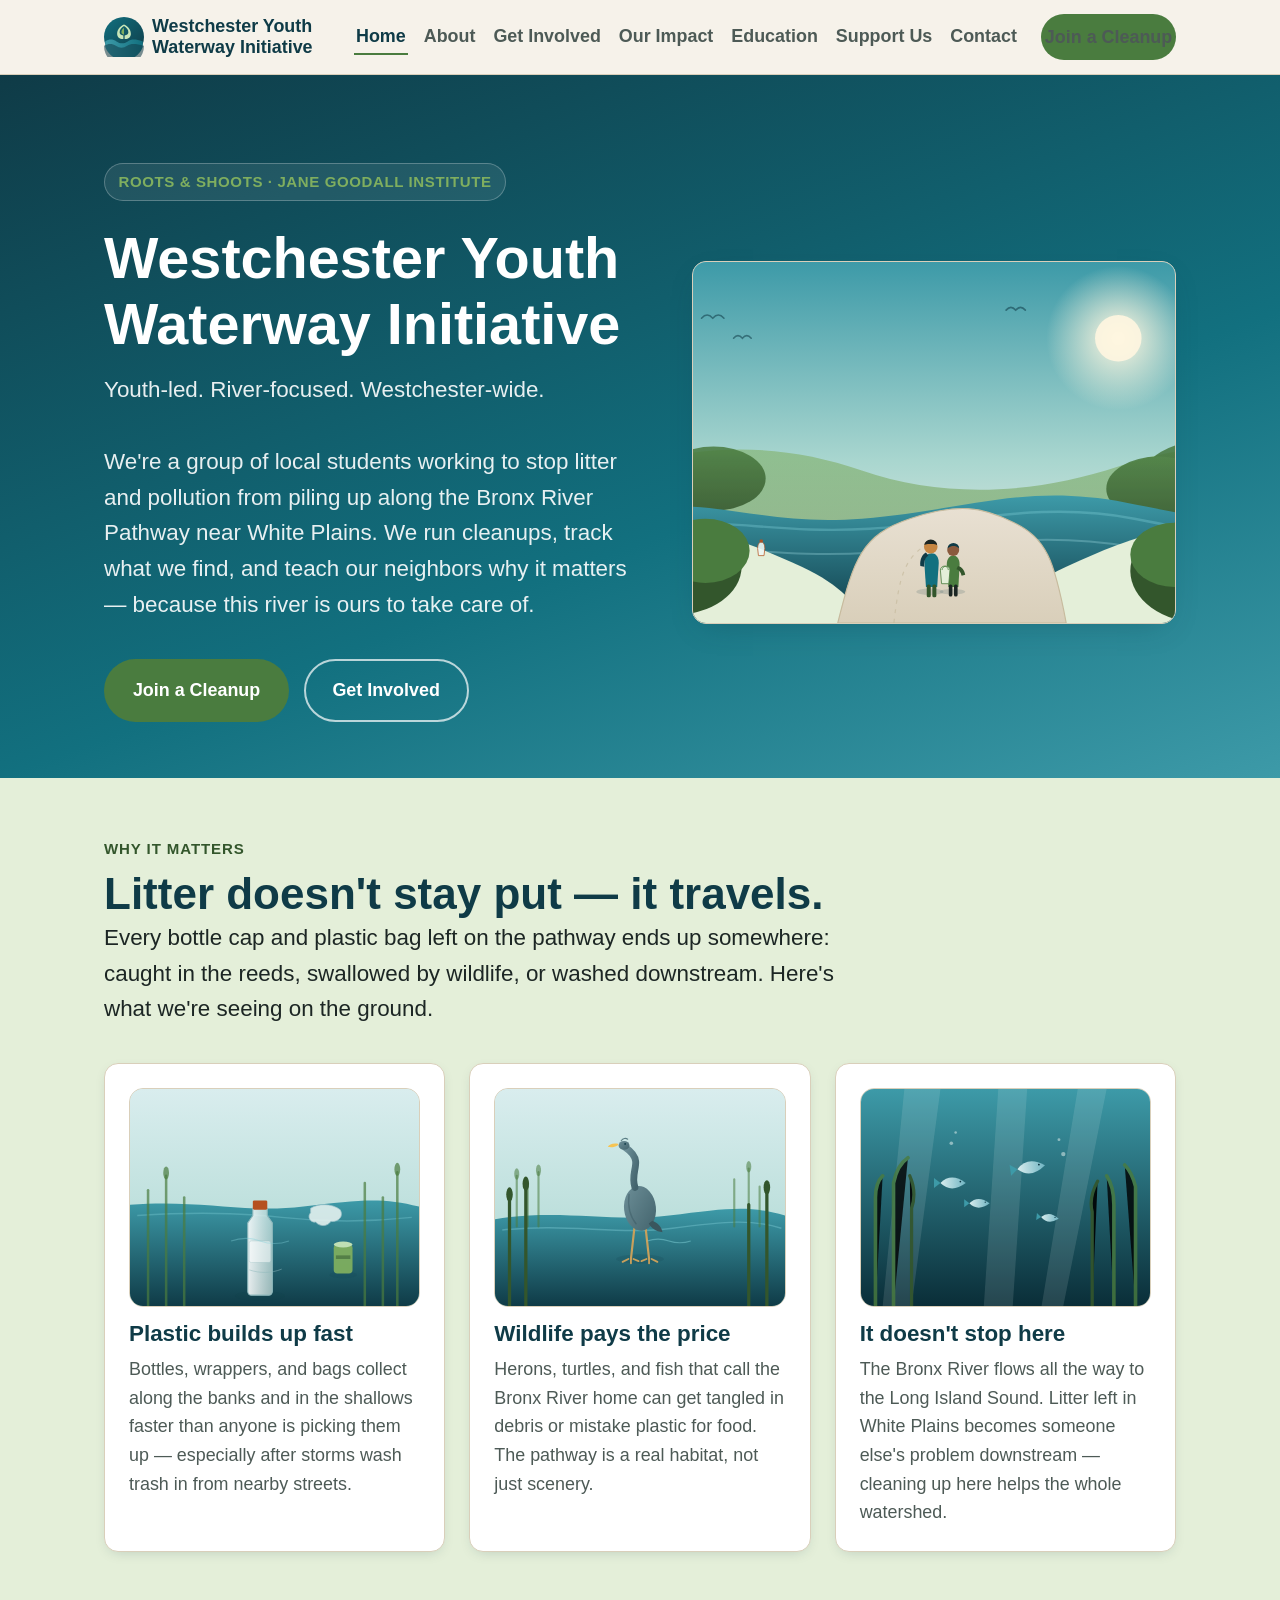
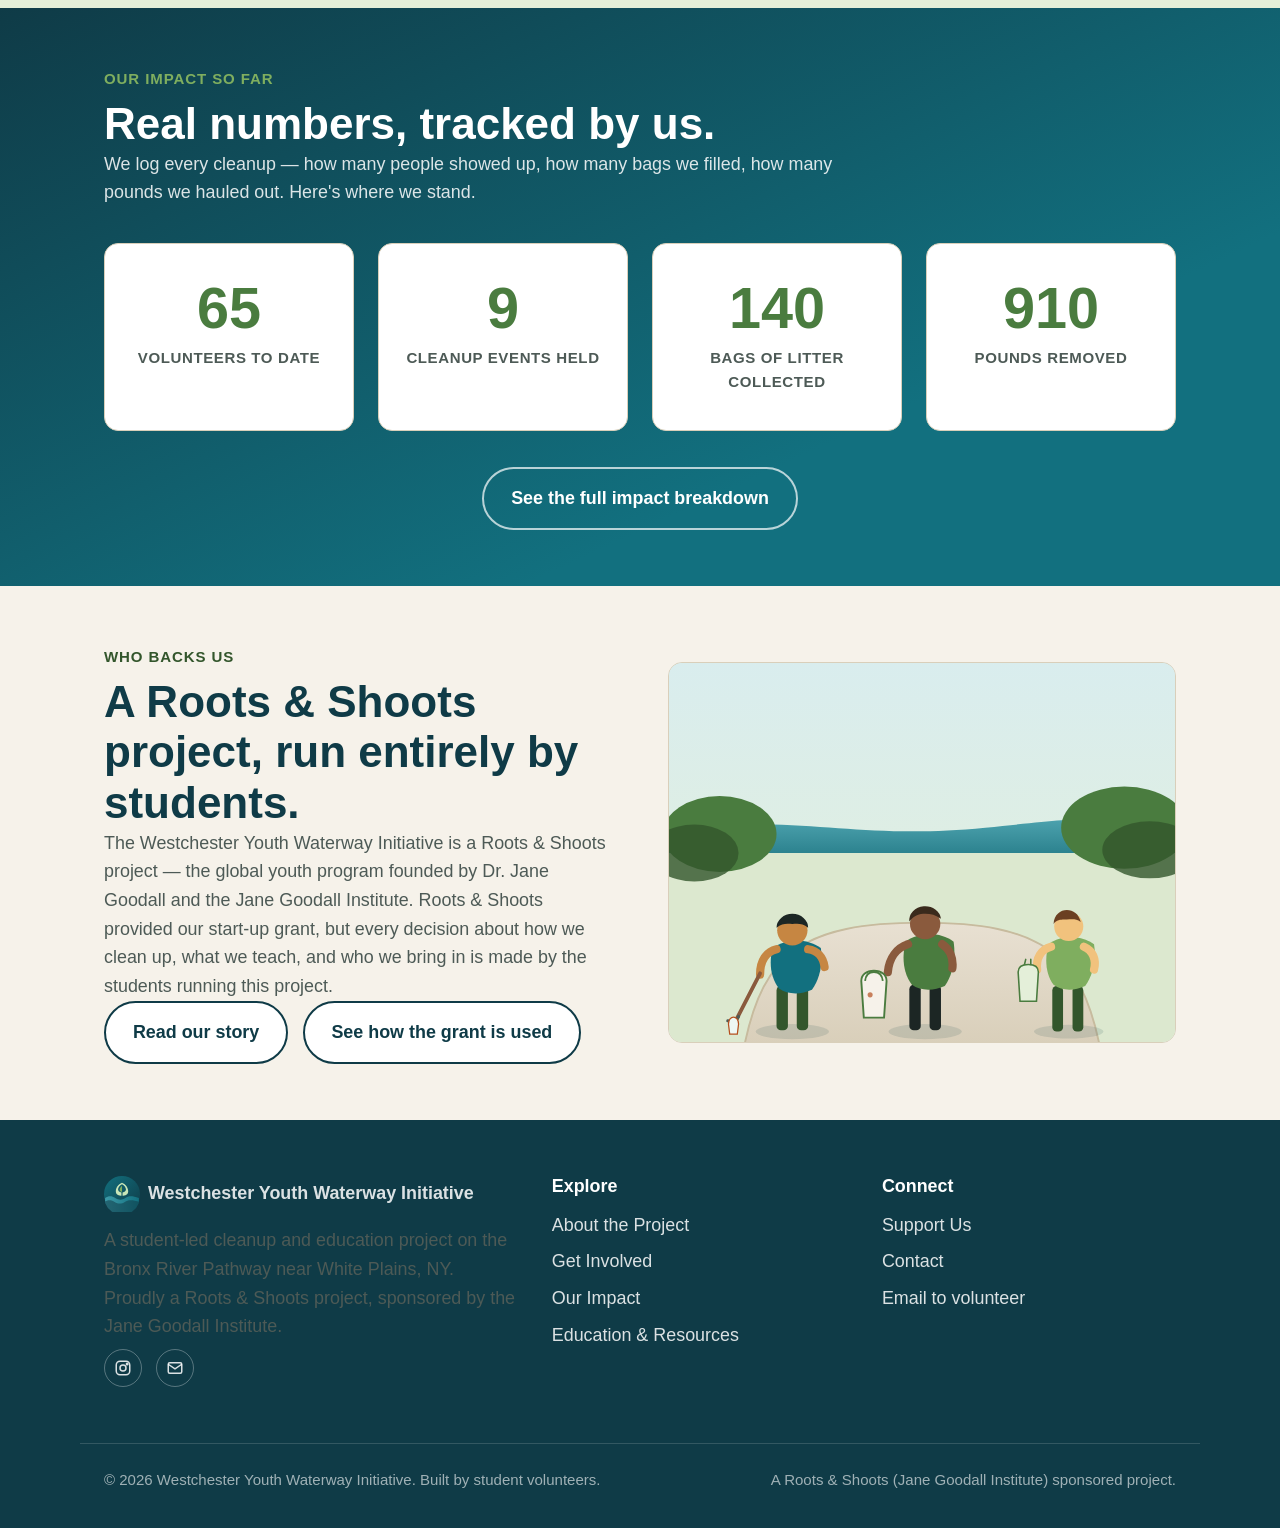
==== index.html @ 6a2f2ce6 "Build Westchester Youth Waterway Initiative website Static HTML/CSS/JS site (no build step, no depen" ====
<!doctype html>
<html lang="en">
<head>
<meta charset="UTF-8">
<meta name="viewport" content="width=device-width, initial-scale=1.0">
<title>Westchester Youth Waterway Initiative | Bronx River Pathway Cleanup</title>
<meta name="description" content="A youth-led cleanup and education project on the Bronx River Pathway near White Plains, NY. A Roots & Shoots (Jane Goodall Institute) sponsored project.">
<link rel="icon" href="images/logo-mark.svg" type="image/svg+xml">
<link rel="stylesheet" href="css/styles.css">
</head>
<body>
<a class="skip-link" href="#main">Skip to content</a>

<header class="site-header">
  <div class="container nav-bar">
    <a class="brand" href="index.html">
      <img src="images/logo-mark.svg" alt="" width="40" height="40">
      <span class="brand-name-full">Westchester Youth<br>Waterway Initiative</span>
    </a>
    <button class="nav-toggle" type="button" aria-expanded="false" aria-controls="primary-nav-list">
      <span>Menu</span>
    </button>
    <ul class="nav-list" id="primary-nav-list">
      <li><a href="index.html" aria-current="page">Home</a></li>
      <li><a href="about.html">About</a></li>
      <li><a href="get-involved.html">Get Involved</a></li>
      <li><a href="impact.html">Our Impact</a></li>
      <li><a href="education.html">Education</a></li>
      <li><a href="support.html">Support Us</a></li>
      <li><a href="contact.html">Contact</a></li>
      <li><a class="btn btn-primary" href="get-involved.html">Join a Cleanup</a></li>
    </ul>
  </div>
</header>

<main id="main">

  <!-- Hero -->
  <section class="hero">
    <div class="container hero-inner">
      <div>
        <span class="hero-tag">Roots &amp; Shoots · Jane Goodall Institute</span>
        <h1>Westchester Youth Waterway Initiative</h1>
        <p class="lede">Youth-led. River-focused. Westchester-wide.</p>
        <p class="lede">We're a group of local students working to stop litter and pollution from piling up along the Bronx River Pathway near White Plains. We run cleanups, track what we find, and teach our neighbors why it matters — because this river is ours to take care of.</p>
        <div class="btn-row">
          <a class="btn btn-primary" href="get-involved.html">Join a Cleanup</a>
          <a class="btn btn-outline-light" href="get-involved.html#volunteer">Get Involved</a>
        </div>
      </div>
      <figure class="art-frame hero-art ratio-4-3">
        <img src="images/hero-river.svg" alt="Illustration of the Bronx River Pathway with two volunteers walking the path carrying a cleanup bag">
      </figure>
    </div>
  </section>

  <!-- Why it matters -->
  <section class="section why-strip">
    <div class="container">
      <div class="section-head">
        <span class="eyebrow">Why it matters</span>
        <h2>Litter doesn't stay put — it travels.</h2>
        <p class="lede">Every bottle cap and plastic bag left on the pathway ends up somewhere: caught in the reeds, swallowed by wildlife, or washed downstream. Here's what we're seeing on the ground.</p>
      </div>
      <div class="grid grid-3">
        <div class="card pillar-card">
          <figure class="art-frame ratio-4-3" style="margin-bottom: var(--space-3);">
            <img src="images/pollution-bottle.svg" alt="Illustration of a plastic bottle tangled in reeds at the river's edge">
          </figure>
          <h3>Plastic builds up fast</h3>
          <p>Bottles, wrappers, and bags collect along the banks and in the shallows faster than anyone is picking them up — especially after storms wash trash in from nearby streets.</p>
        </div>
        <div class="card pillar-card">
          <figure class="art-frame ratio-4-3" style="margin-bottom: var(--space-3);">
            <img src="images/wildlife-heron.svg" alt="Illustration of a great blue heron standing in the river">
          </figure>
          <h3>Wildlife pays the price</h3>
          <p>Herons, turtles, and fish that call the Bronx River home can get tangled in debris or mistake plastic for food. The pathway is a real habitat, not just scenery.</p>
        </div>
        <div class="card pillar-card">
          <figure class="art-frame ratio-4-3" style="margin-bottom: var(--space-3);">
            <img src="images/wildlife-fish.svg" alt="Illustration of small fish swimming in the river">
          </figure>
          <h3>It doesn't stop here</h3>
          <p>The Bronx River flows all the way to the Long Island Sound. Litter left in White Plains becomes someone else's problem downstream — cleaning up here helps the whole watershed.</p>
        </div>
      </div>
    </div>
  </section>

  <!-- Stats teaser -->
  <section class="section section--river">
    <div class="container">
      <div class="section-head">
        <span class="eyebrow">Our impact so far</span>
        <h2>Real numbers, tracked by us.</h2>
        <p>We log every cleanup — how many people showed up, how many bags we filled, how many pounds we hauled out. Here's where we stand.</p>
      </div>
      <!-- UPDATE: STATS — keep this row in sync with impact.html -->
      <div class="stat-grid">
        <div class="stat-card">
          <div class="stat-figure">65</div>
          <div class="stat-label">Volunteers to date</div>
        </div>
        <div class="stat-card">
          <div class="stat-figure">9</div>
          <div class="stat-label">Cleanup events held</div>
        </div>
        <div class="stat-card">
          <div class="stat-figure">140</div>
          <div class="stat-label">Bags of litter collected</div>
        </div>
        <div class="stat-card">
          <div class="stat-figure">910</div>
          <div class="stat-label">Pounds removed</div>
        </div>
      </div>
      <div class="btn-row" style="margin-top: var(--space-5); justify-content: center;">
        <a class="btn btn-outline-light" href="impact.html">See the full impact breakdown</a>
      </div>
    </div>
  </section>

  <!-- Roots & Shoots note -->
  <section class="section">
    <div class="container split">
      <div>
        <span class="eyebrow">Who backs us</span>
        <h2>A Roots &amp; Shoots project, run entirely by students.</h2>
        <p>The Westchester Youth Waterway Initiative is a Roots &amp; Shoots project — the global youth program founded by Dr. Jane Goodall and the Jane Goodall Institute. Roots &amp; Shoots provided our start-up grant, but every decision about how we clean up, what we teach, and who we bring in is made by the students running this project.</p>
        <div class="btn-row">
          <a class="btn btn-secondary" href="about.html">Read our story</a>
          <a class="btn btn-secondary" href="support.html">See how the grant is used</a>
        </div>
      </div>
      <figure class="art-frame ratio-4-3">
        <img src="images/cleanup-students.svg" alt="Illustration of three student volunteers picking up litter along the river pathway">
      </figure>
    </div>
  </section>

</main>

<footer class="site-footer">
  <div class="container footer-grid">
    <div>
      <div class="footer-brand">
        <img src="images/logo-mark.svg" alt="" width="36" height="36">
        <strong>Westchester Youth Waterway Initiative</strong>
      </div>
      <p>A student-led cleanup and education project on the Bronx River Pathway near White Plains, NY. Proudly a Roots &amp; Shoots project, sponsored by the Jane Goodall Institute.</p>
      <div class="social-row">
        <a href="https://instagram.com/yourhandle" aria-label="Instagram (placeholder — update in footer of every page)">
          <svg viewBox="0 0 24 24" fill="none" stroke="currentColor" stroke-width="2" aria-hidden="true"><rect x="3" y="3" width="18" height="18" rx="5"/><circle cx="12" cy="12" r="4"/><circle cx="17.5" cy="6.5" r="1"/></svg>
        </a>
        <a href="mailto:ethangkantor@gmail.com" aria-label="Email us">
          <svg viewBox="0 0 24 24" fill="none" stroke="currentColor" stroke-width="2" aria-hidden="true"><rect x="3" y="5" width="18" height="14" rx="2"/><path d="M3 7l9 6 9-6"/></svg>
        </a>
      </div>
    </div>
    <div>
      <h4>Explore</h4>
      <nav class="footer-links" aria-label="Footer">
        <a href="about.html">About the Project</a>
        <a href="get-involved.html">Get Involved</a>
        <a href="impact.html">Our Impact</a>
        <a href="education.html">Education &amp; Resources</a>
      </nav>
    </div>
    <div>
      <h4>Connect</h4>
      <div class="footer-links">
        <a href="support.html">Support Us</a>
        <a href="contact.html">Contact</a>
        <a href="mailto:ethangkantor@gmail.com?subject=Volunteer%20sign-up">Email to volunteer</a>
      </div>
    </div>
  </div>
  <div class="container footer-bottom">
    <span>© 2026 Westchester Youth Waterway Initiative. Built by student volunteers.</span>
    <span>A Roots &amp; Shoots (Jane Goodall Institute) sponsored project.</span>
  </div>
</footer>

<script src="js/main.js" defer></script>
</body>
</html>
---- css/styles.css ----
/* =========================================================================
   Westchester Youth Waterway Initiative — Site Stylesheet
   One file, used by every page. See README.md before editing colors.
   ========================================================================= */

/* ---- Design tokens ------------------------------------------------------ */
:root {
  /* River / water tones */
  --river-deep: #0f3b47;
  --river: #12707f;
  --river-light: #3d9aa8;
  --river-pale: #d9edee;

  /* Leaf / plant tones */
  --leaf-deep: #33562c;
  --leaf: #4a7c3f;
  --leaf-light: #7fae5f;
  --leaf-pale: #e4efd9;

  /* Warm neutrals */
  --sand: #f6f2ea;
  --sand-deep: #e8e0d2;
  --sand-line: #d9cfba;
  --white: #ffffff;

  /* Text */
  --ink: #1c2624;
  --ink-soft: #4d5a56;
  --ink-faint: #5c655f;

  /* Feedback */
  --warn: #b5501f;

  /* Type scale */
  --font-body: -apple-system, BlinkMacSystemFont, "Segoe UI", Roboto, Helvetica, Arial, sans-serif;
  --fs-sm: clamp(0.85rem, 0.82rem + 0.15vw, 0.95rem);
  --fs-base: clamp(1rem, 0.96rem + 0.2vw, 1.125rem);
  --fs-lg: clamp(1.15rem, 1.05rem + 0.45vw, 1.4rem);
  --fs-xl: clamp(1.5rem, 1.3rem + 0.9vw, 2rem);
  --fs-2xl: clamp(1.9rem, 1.5rem + 1.8vw, 2.75rem);
  --fs-3xl: clamp(2.3rem, 1.7rem + 2.8vw, 3.6rem);

  /* Spacing scale */
  --space-1: 0.25rem;
  --space-2: 0.5rem;
  --space-3: 0.9rem;
  --space-4: 1.5rem;
  --space-5: 2.25rem;
  --space-6: 3.5rem;
  --space-7: 5.5rem;

  /* Layout */
  --container: 1120px;
  --radius: 14px;
  --radius-sm: 8px;
  --shadow: 0 10px 30px -14px rgba(15, 59, 71, 0.35);
  --shadow-sm: 0 4px 14px -6px rgba(15, 59, 71, 0.25);
}

/* ---- Reset --------------------------------------------------------------- */
*, *::before, *::after { box-sizing: border-box; }
html { -webkit-text-size-adjust: 100%; }
body {
  margin: 0;
  font-family: var(--font-body);
  font-size: var(--fs-base);
  line-height: 1.6;
  color: var(--ink);
  background: var(--sand);
}
img, svg { max-width: 100%; display: block; }
h1, h2, h3, h4, p, ul, ol, figure { margin: 0; }
ul, ol { padding: 0; list-style: none; }
a { color: inherit; }
button { font: inherit; }

h1, h2, h3, h4 {
  font-weight: 800;
  line-height: 1.15;
  color: var(--river-deep);
}
h1 { font-size: var(--fs-3xl); }
h2 { font-size: var(--fs-2xl); }
h3 { font-size: var(--fs-lg); }
h4 { font-size: var(--fs-base); }

p { color: var(--ink-soft); }
.lede { font-size: var(--fs-lg); color: var(--ink); }

@media (prefers-reduced-motion: reduce) {
  *, *::before, *::after {
    animation-duration: 0.01ms !important;
    animation-iteration-count: 1 !important;
    transition-duration: 0.01ms !important;
    scroll-behavior: auto !important;
  }
}

/* ---- Utility layout ------------------------------------------------------ */
.container {
  width: 100%;
  max-width: var(--container);
  margin-inline: auto;
  padding-inline: var(--space-4);
}
.section { padding-block: var(--space-6); }
.section--tight { padding-block: var(--space-5); }
.section--alt { background: var(--white); }
.section--river {
  background: linear-gradient(155deg, var(--river-deep), var(--river) 70%);
  color: var(--white);
}
.section--river h2, .section--river h3 { color: var(--white); }
.section--river p { color: rgba(255, 255, 255, 0.85); }

.section-head { max-width: 760px; margin-bottom: var(--space-5); }
.eyebrow {
  display: inline-block;
  font-size: var(--fs-sm);
  font-weight: 700;
  letter-spacing: 0.06em;
  text-transform: uppercase;
  color: var(--leaf-deep);
  margin-bottom: var(--space-2);
}
.section--river .eyebrow { color: var(--leaf-light); }

.visually-hidden {
  position: absolute;
  width: 1px; height: 1px;
  overflow: hidden;
  clip: rect(0 0 0 0);
  white-space: nowrap;
}

.skip-link {
  position: absolute;
  left: var(--space-3);
  top: -60px;
  background: var(--river-deep);
  color: var(--white);
  padding: var(--space-2) var(--space-4);
  border-radius: var(--radius-sm);
  z-index: 1000;
  transition: top 0.15s ease;
}
.skip-link:focus { top: var(--space-3); }

:focus-visible {
  outline: 3px solid var(--leaf);
  outline-offset: 2px;
}

/* ---- Buttons -------------------------------------------------------------- */
.btn {
  display: inline-flex;
  align-items: center;
  gap: var(--space-2);
  padding: 0.85em 1.5em;
  border-radius: 999px;
  font-weight: 700;
  font-size: var(--fs-base);
  text-decoration: none;
  border: 2px solid transparent;
  cursor: pointer;
  transition: transform 0.12s ease, background-color 0.15s ease, border-color 0.15s ease, color 0.15s ease;
}
.btn:hover { transform: translateY(-2px); }
.btn-primary { background: var(--leaf); color: var(--white); }
.btn-primary:hover { background: var(--leaf-deep); }
.btn-secondary { background: var(--white); color: var(--river-deep); border-color: var(--river-deep); }
.btn-secondary:hover { background: var(--river-deep); color: var(--white); }
.btn-outline-light { background: transparent; color: var(--white); border-color: rgba(255,255,255,0.7); }
.btn-outline-light:hover { background: rgba(255,255,255,0.15); border-color: var(--white); }
.btn-block { width: 100%; justify-content: center; }
.btn-row { display: flex; flex-wrap: wrap; gap: var(--space-3); }

/* ---- Site header / nav ----------------------------------------------------- */
.site-header {
  position: sticky;
  top: 0;
  z-index: 100;
  background: var(--sand);
  border-bottom: 1px solid var(--sand-line);
}
.nav-bar {
  display: flex;
  align-items: center;
  justify-content: space-between;
  padding-block: var(--space-3);
}
.brand {
  display: flex;
  align-items: center;
  gap: var(--space-2);
  text-decoration: none;
  font-weight: 800;
  color: var(--river-deep);
  font-size: var(--fs-base);
  line-height: 1.15;
}
.brand img { width: 40px; height: 40px; }
.brand-name-full { display: block; }
.brand-name-short { display: none; font-size: var(--fs-sm); color: var(--ink-faint); font-weight: 600; }

.nav-toggle {
  display: none;
  background: none;
  border: 2px solid var(--river-deep);
  border-radius: var(--radius-sm);
  padding: 0.5em 0.7em;
  color: var(--river-deep);
}

.nav-list {
  display: flex;
  align-items: center;
  gap: var(--space-3);
}
.nav-list a {
  text-decoration: none;
  font-weight: 600;
  color: var(--ink-soft);
  padding: 0.35em 0.1em;
  border-bottom: 2px solid transparent;
}
.nav-list a:hover,
.nav-list a[aria-current="page"] {
  color: var(--river-deep);
  border-bottom-color: var(--leaf);
}
.nav-list .btn { margin-left: var(--space-2); }

/* This breakpoint is wider than the others: the full text nav (7 links + a
   button) needs roughly 1050px to lay out on one line without wrapping
   mid-word, so we switch to the mobile menu earlier than the rest of the
   layout does. See README before changing nav link text or count. */
@media (max-width: 1100px) {
  .nav-toggle { display: inline-flex; align-items: center; gap: 0.4em; }
  .nav-list {
    position: absolute;
    inset-inline: 0;
    top: 100%;
    flex-direction: column;
    align-items: stretch;
    background: var(--sand);
    border-bottom: 1px solid var(--sand-line);
    padding: var(--space-3) var(--space-4) var(--space-4);
    gap: var(--space-2);
    display: none;
  }
  .nav-list.is-open { display: flex; }
  .nav-list a { padding: 0.6em 0; border-bottom: 1px solid var(--sand-line); }
  .nav-list .btn { margin-left: 0; margin-top: var(--space-2); }
}

/* ---- Hero ------------------------------------------------------------------ */
.hero {
  background: linear-gradient(160deg, var(--river-deep) 0%, var(--river) 60%, var(--river-light) 100%);
  color: var(--white);
  overflow: hidden;
}
.hero-inner {
  display: grid;
  grid-template-columns: 1.1fr 1fr;
  gap: var(--space-6);
  align-items: center;
  padding-block: var(--space-7) var(--space-6);
}
.hero-tag {
  display: inline-block;
  font-weight: 700;
  font-size: var(--fs-sm);
  letter-spacing: 0.04em;
  text-transform: uppercase;
  color: var(--leaf-light);
  background: rgba(255,255,255,0.08);
  border: 1px solid rgba(255,255,255,0.25);
  padding: 0.4em 0.9em;
  border-radius: 999px;
  margin-bottom: var(--space-4);
}
.hero h1 { color: var(--white); margin-bottom: var(--space-3); }
.hero .lede { color: rgba(255,255,255,0.9); margin-bottom: var(--space-5); max-width: 46ch; }
.hero-art { border-radius: var(--radius); overflow: hidden; box-shadow: var(--shadow); }

.page-hero {
  background: linear-gradient(160deg, var(--river-deep) 0%, var(--river) 100%);
  color: var(--white);
  padding-block: var(--space-6);
}
.page-hero h1 { color: var(--white); }
.page-hero .lede { color: rgba(255,255,255,0.88); max-width: 62ch; margin-top: var(--space-3); }

@media (max-width: 860px) {
  .hero-inner { grid-template-columns: 1fr; padding-block: var(--space-6) var(--space-5); }
}

/* ---- Cards ------------------------------------------------------------------ */
.grid { display: grid; gap: var(--space-4); }
.grid-3 { grid-template-columns: repeat(3, 1fr); }
.grid-2 { grid-template-columns: repeat(2, 1fr); }
.grid-4 { grid-template-columns: repeat(4, 1fr); }
@media (max-width: 860px) {
  .grid-3, .grid-4 { grid-template-columns: repeat(2, 1fr); }
}
@media (max-width: 620px) {
  .grid-2, .grid-3, .grid-4 { grid-template-columns: 1fr; }
}

.card {
  background: var(--white);
  border: 1px solid var(--sand-line);
  border-radius: var(--radius);
  padding: var(--space-4);
  box-shadow: var(--shadow-sm);
}
.card h3 { margin-bottom: var(--space-2); }
.card p { margin: 0; }
.card-icon {
  width: 52px; height: 52px;
  margin-bottom: var(--space-3);
  color: var(--leaf);
}

.pillar-card { text-align: left; }
.pillar-card .card-icon { color: var(--river); }

/* ---- Why it matters strip ---------------------------------------------------- */
.why-strip { background: var(--leaf-pale); }

/* ---- Stats --------------------------------------------------------------------- */
.stat-grid {
  display: grid;
  grid-template-columns: repeat(4, 1fr);
  gap: var(--space-4);
}
@media (max-width: 860px) { .stat-grid { grid-template-columns: repeat(2, 1fr); } }
@media (max-width: 480px) { .stat-grid { grid-template-columns: 1fr; } }

.stat-card {
  background: var(--white);
  border-radius: var(--radius);
  padding: var(--space-5) var(--space-4);
  text-align: center;
  border: 1px solid var(--sand-line);
}
.stat-figure {
  font-size: var(--fs-3xl);
  font-weight: 800;
  color: var(--leaf);
  line-height: 1;
  margin-bottom: var(--space-2);
}
.stat-label { color: var(--ink-soft); font-weight: 600; font-size: var(--fs-sm); text-transform: uppercase; letter-spacing: 0.04em; }
.stat-asof { text-align: center; color: var(--ink-faint); font-size: var(--fs-sm); margin-top: var(--space-4); }

/* ---- Figures / image slots -------------------------------------------------- */
.art-frame {
  border-radius: var(--radius);
  overflow: hidden;
  background: var(--river-pale);
  border: 1px solid var(--sand-line);
}
.art-frame img { width: 100%; height: 100%; object-fit: cover; }
figcaption { font-size: var(--fs-sm); color: var(--ink-faint); margin-top: var(--space-2); }

.ratio-16-9 { aspect-ratio: 16 / 9; }
.ratio-4-3 { aspect-ratio: 4 / 3; }
.ratio-1-1 { aspect-ratio: 1 / 1; }
.ratio-3-2 { aspect-ratio: 3 / 2; }

/* ---- Gallery / before-after -------------------------------------------------- */
.gallery-grid {
  display: grid;
  grid-template-columns: repeat(3, 1fr);
  gap: var(--space-5);
}
@media (max-width: 860px) { .gallery-grid { grid-template-columns: 1fr; } }

.ba-pair { display: grid; grid-template-columns: 1fr 1fr; gap: var(--space-2); }
.ba-pair .art-frame { position: relative; cursor: zoom-in; border: none; }
.ba-pair .art-frame::after {
  content: attr(data-label);
  position: absolute;
  left: var(--space-2);
  bottom: var(--space-2);
  background: rgba(15, 59, 71, 0.82);
  color: var(--white);
  font-size: var(--fs-sm);
  font-weight: 700;
  padding: 0.2em 0.7em;
  border-radius: 999px;
}
.ba-pair button.art-frame { border: none; padding: 0; width: 100%; }
.gallery-site-name { font-weight: 700; color: var(--river-deep); margin-bottom: var(--space-2); }

/* Lightbox */
dialog.lightbox {
  position: relative;
  border: none;
  border-radius: var(--radius);
  padding: 0;
  max-width: min(92vw, 900px);
  background: var(--white);
}
dialog.lightbox::backdrop { background: rgba(15, 38, 44, 0.75); }
.lightbox-inner { padding: var(--space-4); }
.lightbox-inner img, .lightbox-inner svg { width: 100%; border-radius: var(--radius-sm); }
.lightbox-caption { margin-top: var(--space-3); color: var(--ink-soft); }
.lightbox-close {
  position: absolute;
  top: var(--space-3); right: var(--space-3);
  background: var(--river-deep);
  color: var(--white);
  border: none;
  border-radius: 999px;
  width: 36px; height: 36px;
  font-size: 1.1rem;
  cursor: pointer;
}

/* ---- Testimonials -------------------------------------------------------------- */
.testimonial {
  background: var(--river-pale);
  border-left: 4px solid var(--river);
  border-radius: var(--radius-sm);
  padding: var(--space-4);
}
.testimonial p:first-child { font-size: var(--fs-lg); color: var(--river-deep); font-style: italic; }
.testimonial cite { display: block; margin-top: var(--space-3); font-style: normal; font-weight: 700; color: var(--ink); }

/* ---- Mailto / contact cards ------------------------------------------------------ */
.mail-card {
  background: var(--white);
  border: 2px dashed var(--leaf);
  border-radius: var(--radius);
  padding: var(--space-5);
  display: flex;
  flex-wrap: wrap;
  align-items: center;
  justify-content: space-between;
  gap: var(--space-4);
}
.mail-card h3 { margin-bottom: var(--space-1); }

/* ---- Events / list rows ------------------------------------------------------------ */
.event-list { display: grid; gap: var(--space-4); }
.event-card {
  background: var(--white);
  border: 1px solid var(--sand-line);
  border-radius: var(--radius);
  padding: var(--space-4);
  display: grid;
  grid-template-columns: 140px 1fr auto;
  gap: var(--space-4);
  align-items: center;
}
.event-date {
  background: var(--leaf-pale);
  color: var(--leaf-deep);
  border-radius: var(--radius-sm);
  text-align: center;
  padding: var(--space-3) var(--space-2);
  font-weight: 700;
}
.event-date .month { display: block; font-size: var(--fs-sm); text-transform: uppercase; letter-spacing: 0.05em; }
.event-date .day { display: block; font-size: var(--fs-xl); }
.event-meta { color: var(--ink-soft); font-size: var(--fs-sm); }
.event-meta strong { color: var(--ink); }
@media (max-width: 640px) {
  .event-card { grid-template-columns: 1fr; text-align: left; }
  .event-date { display: inline-flex; gap: 0.4em; justify-content: flex-start; width: max-content; padding: 0.4em 0.9em; }
}

/* ---- Numbered steps ------------------------------------------------------------------ */
.steps { display: grid; gap: var(--space-4); counter-reset: step; }
.step {
  display: grid;
  grid-template-columns: auto 1fr;
  gap: var(--space-4);
  align-items: start;
}
.step-num {
  counter-increment: step;
  width: 44px; height: 44px;
  border-radius: 50%;
  background: var(--river);
  color: var(--white);
  display: flex; align-items: center; justify-content: center;
  font-weight: 800;
  flex-shrink: 0;
}
.step-num::before { content: counter(step); }

/* ---- Resource / education cards -------------------------------------------------------- */
.resource-card {
  display: flex;
  flex-direction: column;
  height: 100%;
}
.resource-card .btn { margin-top: var(--space-3); align-self: flex-start; }

/* ---- Tables (data collection guide) -------------------------------------------------------- */
table { width: 100%; border-collapse: collapse; margin-block: var(--space-3); }
th, td { text-align: left; padding: var(--space-2) var(--space-3); border-bottom: 1px solid var(--sand-line); font-size: var(--fs-sm); }
th { color: var(--river-deep); }

/* ---- Footer ---------------------------------------------------------------------------------- */
.site-footer {
  background: var(--river-deep);
  color: rgba(255,255,255,0.85);
  padding-block: var(--space-6) var(--space-5);
}
.footer-grid {
  display: grid;
  grid-template-columns: 1.4fr 1fr 1fr;
  gap: var(--space-5);
}
@media (max-width: 700px) { .footer-grid { grid-template-columns: 1fr; } }
.site-footer h4 { color: var(--white); margin-bottom: var(--space-3); }
.site-footer a { color: rgba(255,255,255,0.85); text-decoration: none; }
.site-footer a:hover { color: var(--leaf-light); text-decoration: underline; }
.footer-links { display: grid; gap: var(--space-2); }
.footer-brand { display: flex; align-items: center; gap: var(--space-2); margin-bottom: var(--space-3); }
.footer-brand img { width: 36px; height: 36px; }
.footer-bottom {
  margin-top: var(--space-6);
  padding-top: var(--space-4);
  border-top: 1px solid rgba(255,255,255,0.15);
  font-size: var(--fs-sm);
  color: rgba(255,255,255,0.6);
  display: flex;
  flex-wrap: wrap;
  gap: var(--space-3);
  justify-content: space-between;
}
.social-row { display: flex; gap: var(--space-3); margin-top: var(--space-2); }
.social-row a {
  width: 38px; height: 38px;
  border: 1px solid rgba(255,255,255,0.3);
  border-radius: 50%;
  display: flex; align-items: center; justify-content: center;
}
.social-row a:hover { background: rgba(255,255,255,0.12); }
.social-row svg { width: 18px; height: 18px; }

/* ---- Misc content blocks -------------------------------------------------------------------- */
.split {
  display: grid;
  grid-template-columns: 1fr 1fr;
  gap: var(--space-6);
  align-items: center;
}
@media (max-width: 860px) { .split { grid-template-columns: 1fr; } }
.split.reverse .split-media { order: 2; }

.tag-list { display: flex; flex-wrap: wrap; gap: var(--space-2); margin-top: var(--space-3); }
.tag {
  background: var(--river-pale);
  color: var(--river-deep);
  font-size: var(--fs-sm);
  font-weight: 700;
  padding: 0.3em 0.9em;
  border-radius: 999px;
}

.callout {
  background: var(--sand-deep);
  border-radius: var(--radius);
  padding: var(--space-4);
  border-left: 4px solid var(--leaf);
}

.divider { height: 1px; background: var(--sand-line); border: none; margin-block: var(--space-6); }

.breadcrumb { font-size: var(--fs-sm); color: var(--ink-faint); margin-bottom: var(--space-3); }
.breadcrumb a { color: var(--river); text-decoration: none; }
.breadcrumb a:hover { text-decoration: underline; }

/* ---- Print stylesheet (used on resources/*.html) -------------------------------------------- */
@media print {
  .site-header, .site-footer, .no-print { display: none !important; }
  body { background: var(--white); color: #000; }
  a { color: #000; text-decoration: underline; }
  .section { padding-block: var(--space-3); }
  .container { max-width: 100%; }
}
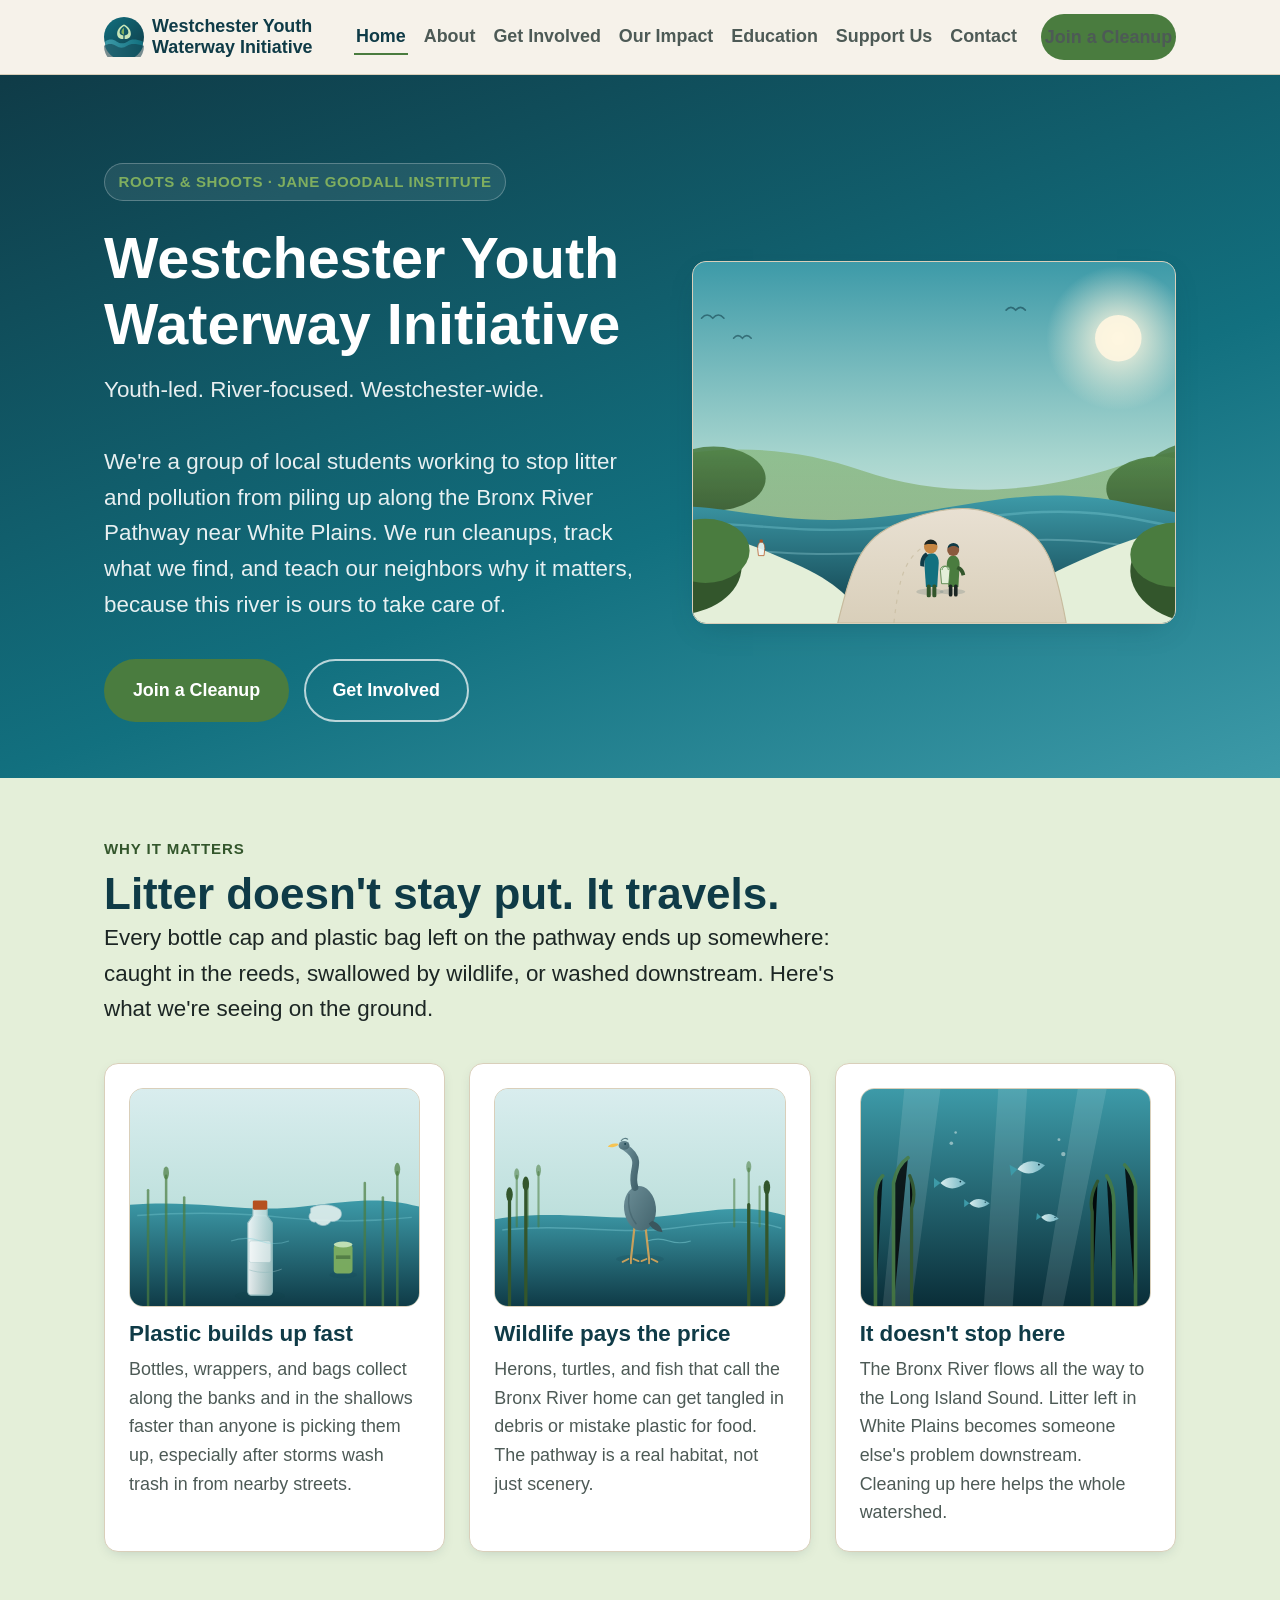
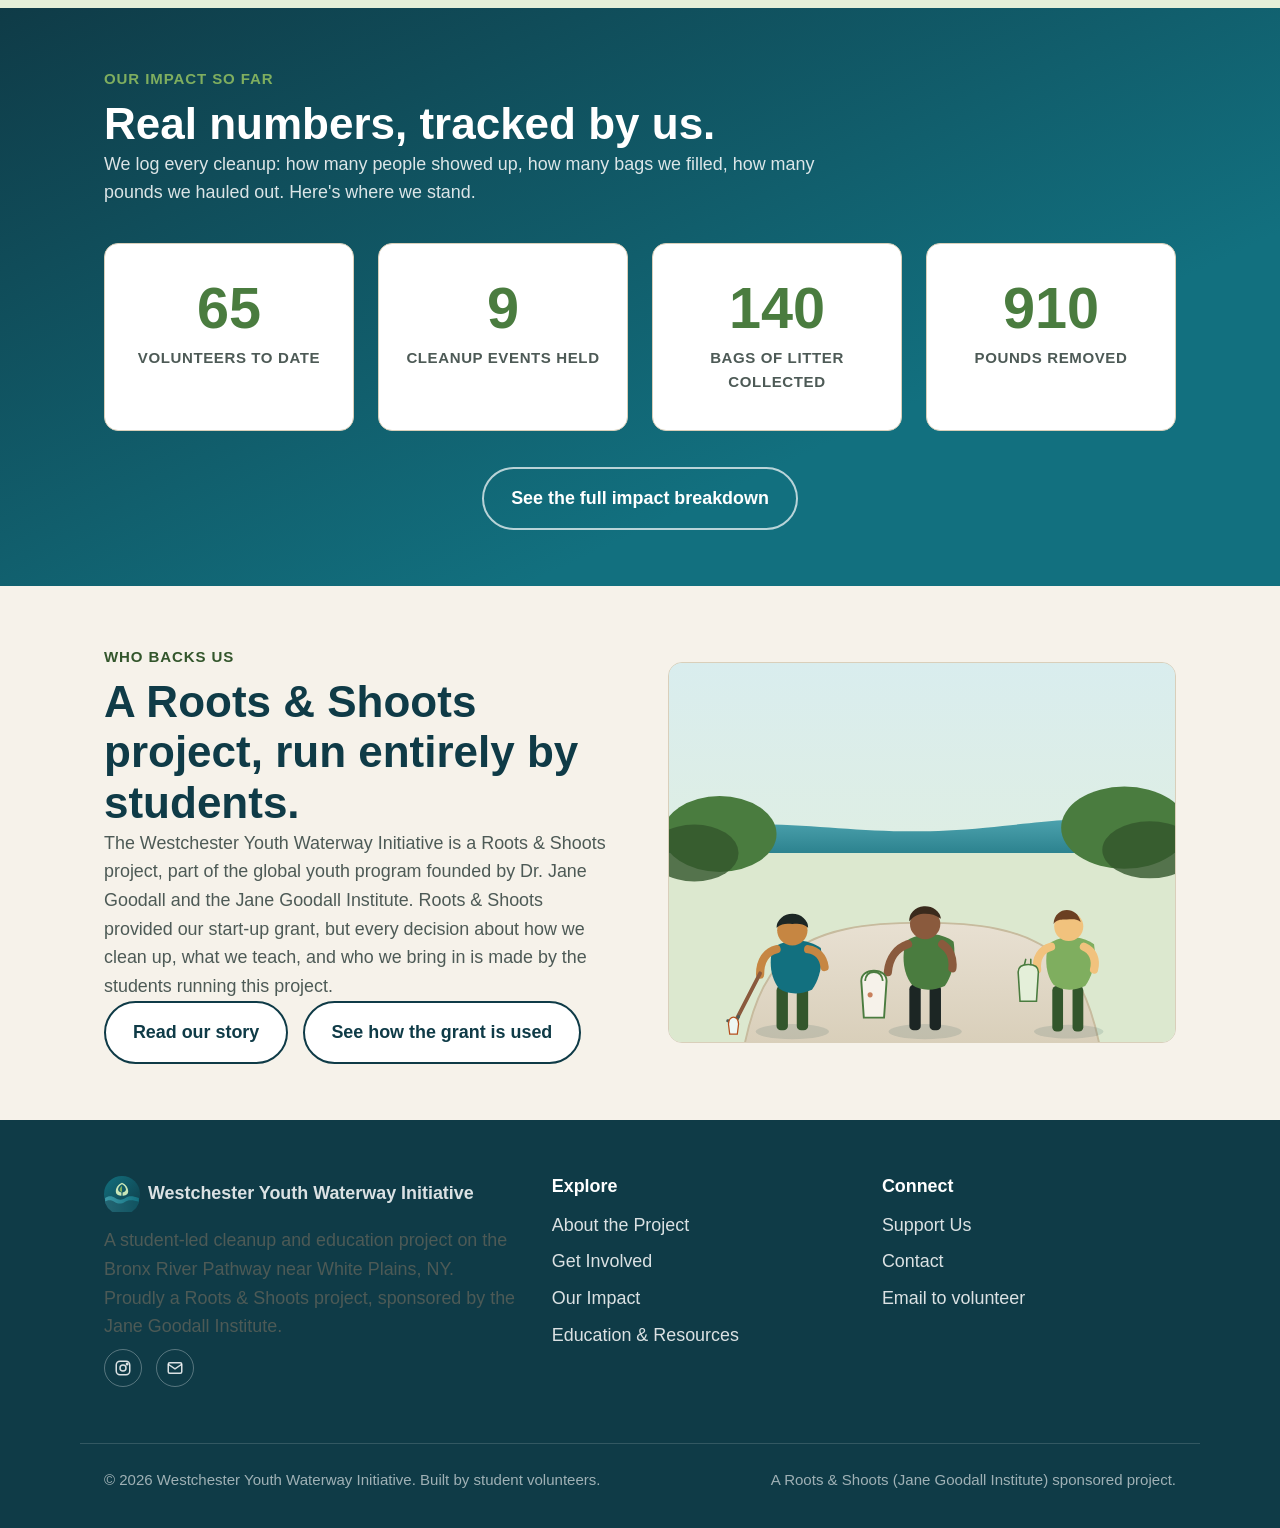
==== commit 3f0fadca: "Content revisions: drop gallery, rework copy, monthly cleanups - Remove the illustrated before/after" ====
--- a/index.html
+++ b/index.html
@@ -42,7 +42,7 @@
         <span class="hero-tag">Roots &amp; Shoots · Jane Goodall Institute</span>
         <h1>Westchester Youth Waterway Initiative</h1>
         <p class="lede">Youth-led. River-focused. Westchester-wide.</p>
-        <p class="lede">We're a group of local students working to stop litter and pollution from piling up along the Bronx River Pathway near White Plains. We run cleanups, track what we find, and teach our neighbors why it matters — because this river is ours to take care of.</p>
+        <p class="lede">We're a group of local students working to stop litter and pollution from piling up along the Bronx River Pathway near White Plains. We run cleanups, track what we find, and teach our neighbors why it matters, because this river is ours to take care of.</p>
         <div class="btn-row">
           <a class="btn btn-primary" href="get-involved.html">Join a Cleanup</a>
           <a class="btn btn-outline-light" href="get-involved.html#volunteer">Get Involved</a>
@@ -59,7 +59,7 @@
     <div class="container">
       <div class="section-head">
         <span class="eyebrow">Why it matters</span>
-        <h2>Litter doesn't stay put — it travels.</h2>
+        <h2>Litter doesn't stay put. It travels.</h2>
         <p class="lede">Every bottle cap and plastic bag left on the pathway ends up somewhere: caught in the reeds, swallowed by wildlife, or washed downstream. Here's what we're seeing on the ground.</p>
       </div>
       <div class="grid grid-3">
@@ -68,7 +68,7 @@
             <img src="images/pollution-bottle.svg" alt="Illustration of a plastic bottle tangled in reeds at the river's edge">
           </figure>
           <h3>Plastic builds up fast</h3>
-          <p>Bottles, wrappers, and bags collect along the banks and in the shallows faster than anyone is picking them up — especially after storms wash trash in from nearby streets.</p>
+          <p>Bottles, wrappers, and bags collect along the banks and in the shallows faster than anyone is picking them up, especially after storms wash trash in from nearby streets.</p>
         </div>
         <div class="card pillar-card">
           <figure class="art-frame ratio-4-3" style="margin-bottom: var(--space-3);">
@@ -82,7 +82,7 @@
             <img src="images/wildlife-fish.svg" alt="Illustration of small fish swimming in the river">
           </figure>
           <h3>It doesn't stop here</h3>
-          <p>The Bronx River flows all the way to the Long Island Sound. Litter left in White Plains becomes someone else's problem downstream — cleaning up here helps the whole watershed.</p>
+          <p>The Bronx River flows all the way to the Long Island Sound. Litter left in White Plains becomes someone else's problem downstream. Cleaning up here helps the whole watershed.</p>
         </div>
       </div>
     </div>
@@ -94,9 +94,9 @@
       <div class="section-head">
         <span class="eyebrow">Our impact so far</span>
         <h2>Real numbers, tracked by us.</h2>
-        <p>We log every cleanup — how many people showed up, how many bags we filled, how many pounds we hauled out. Here's where we stand.</p>
+        <p>We log every cleanup: how many people showed up, how many bags we filled, how many pounds we hauled out. Here's where we stand.</p>
       </div>
-      <!-- UPDATE: STATS — keep this row in sync with impact.html -->
+      <!-- UPDATE: STATS - keep this row in sync with impact.html -->
       <div class="stat-grid">
         <div class="stat-card">
           <div class="stat-figure">65</div>
@@ -127,7 +127,7 @@
       <div>
         <span class="eyebrow">Who backs us</span>
         <h2>A Roots &amp; Shoots project, run entirely by students.</h2>
-        <p>The Westchester Youth Waterway Initiative is a Roots &amp; Shoots project — the global youth program founded by Dr. Jane Goodall and the Jane Goodall Institute. Roots &amp; Shoots provided our start-up grant, but every decision about how we clean up, what we teach, and who we bring in is made by the students running this project.</p>
+        <p>The Westchester Youth Waterway Initiative is a Roots &amp; Shoots project, part of the global youth program founded by Dr. Jane Goodall and the Jane Goodall Institute. Roots &amp; Shoots provided our start-up grant, but every decision about how we clean up, what we teach, and who we bring in is made by the students running this project.</p>
         <div class="btn-row">
           <a class="btn btn-secondary" href="about.html">Read our story</a>
           <a class="btn btn-secondary" href="support.html">See how the grant is used</a>
@@ -150,7 +150,7 @@
       </div>
       <p>A student-led cleanup and education project on the Bronx River Pathway near White Plains, NY. Proudly a Roots &amp; Shoots project, sponsored by the Jane Goodall Institute.</p>
       <div class="social-row">
-        <a href="https://instagram.com/yourhandle" aria-label="Instagram (placeholder — update in footer of every page)">
+        <a href="https://instagram.com/yourhandle" aria-label="Instagram (placeholder, update in footer of every page)">
           <svg viewBox="0 0 24 24" fill="none" stroke="currentColor" stroke-width="2" aria-hidden="true"><rect x="3" y="3" width="18" height="18" rx="5"/><circle cx="12" cy="12" r="4"/><circle cx="17.5" cy="6.5" r="1"/></svg>
         </a>
         <a href="mailto:ethangkantor@gmail.com" aria-label="Email us">
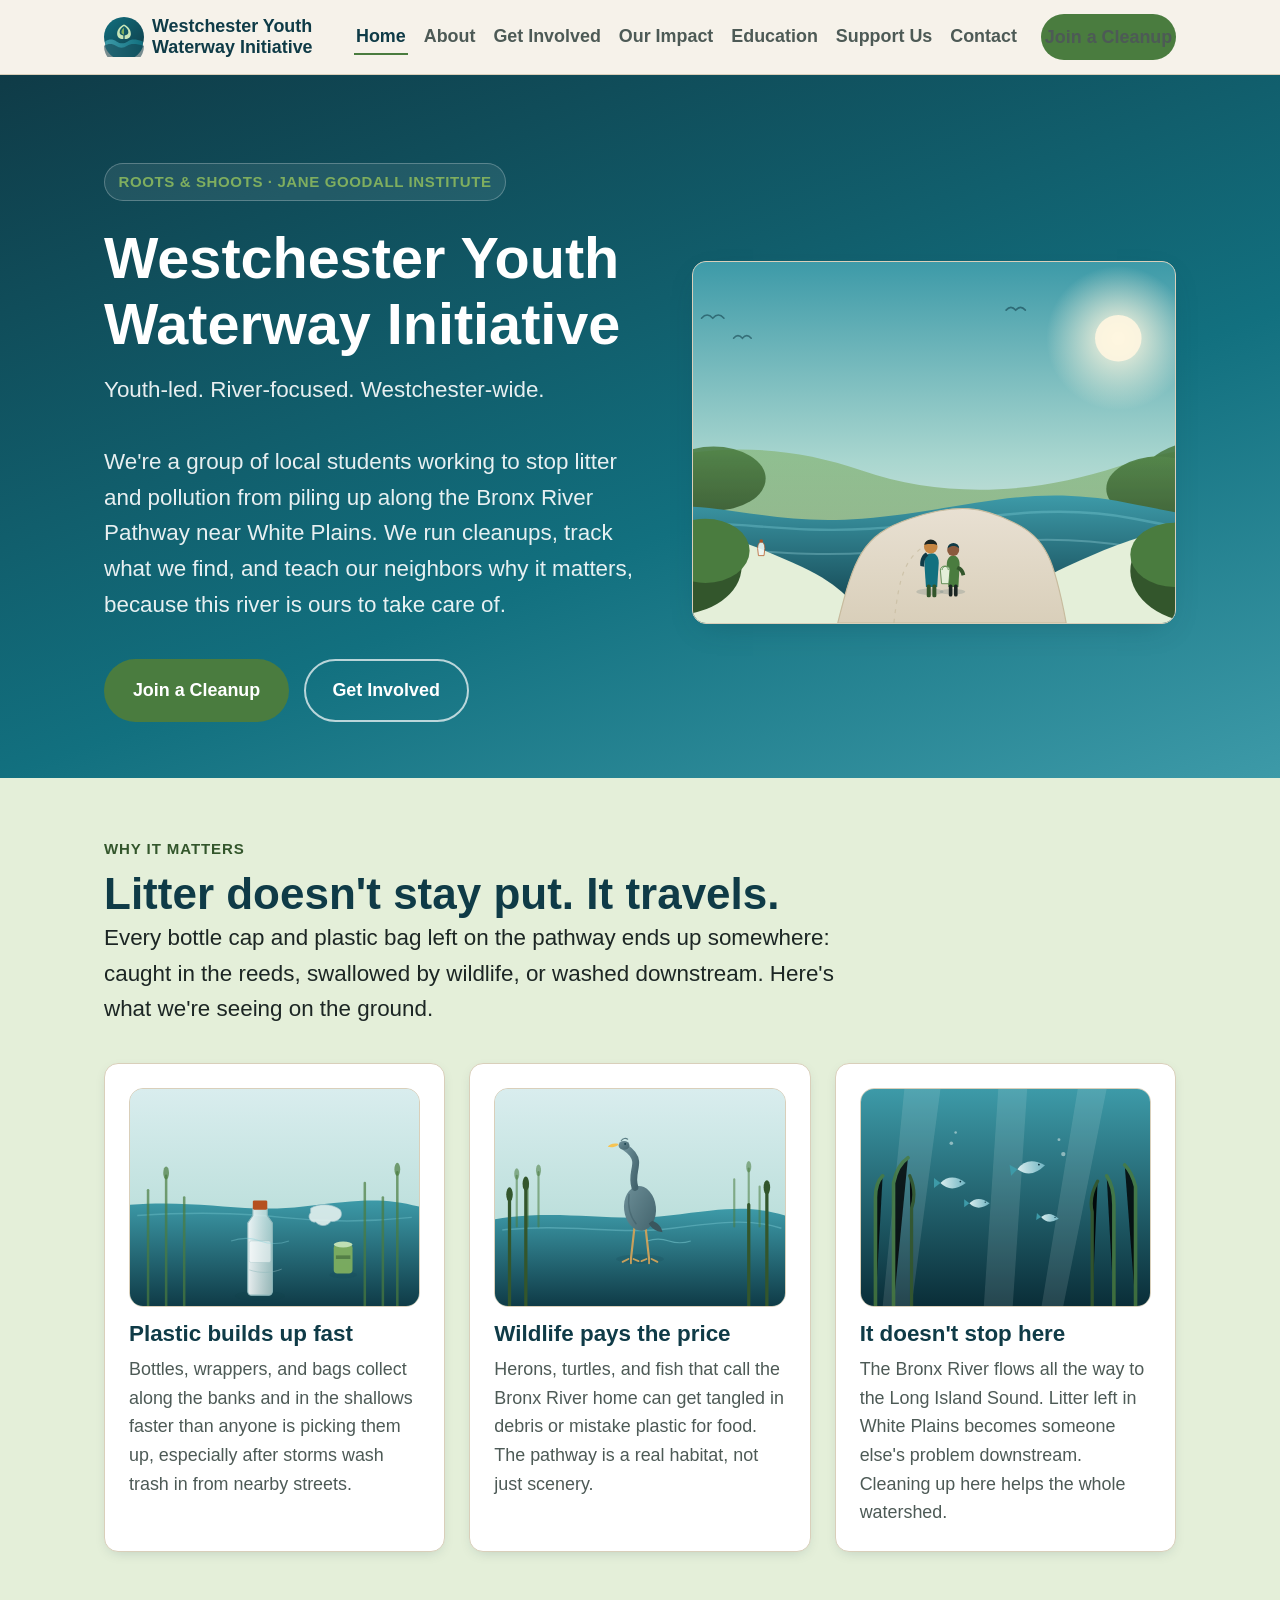
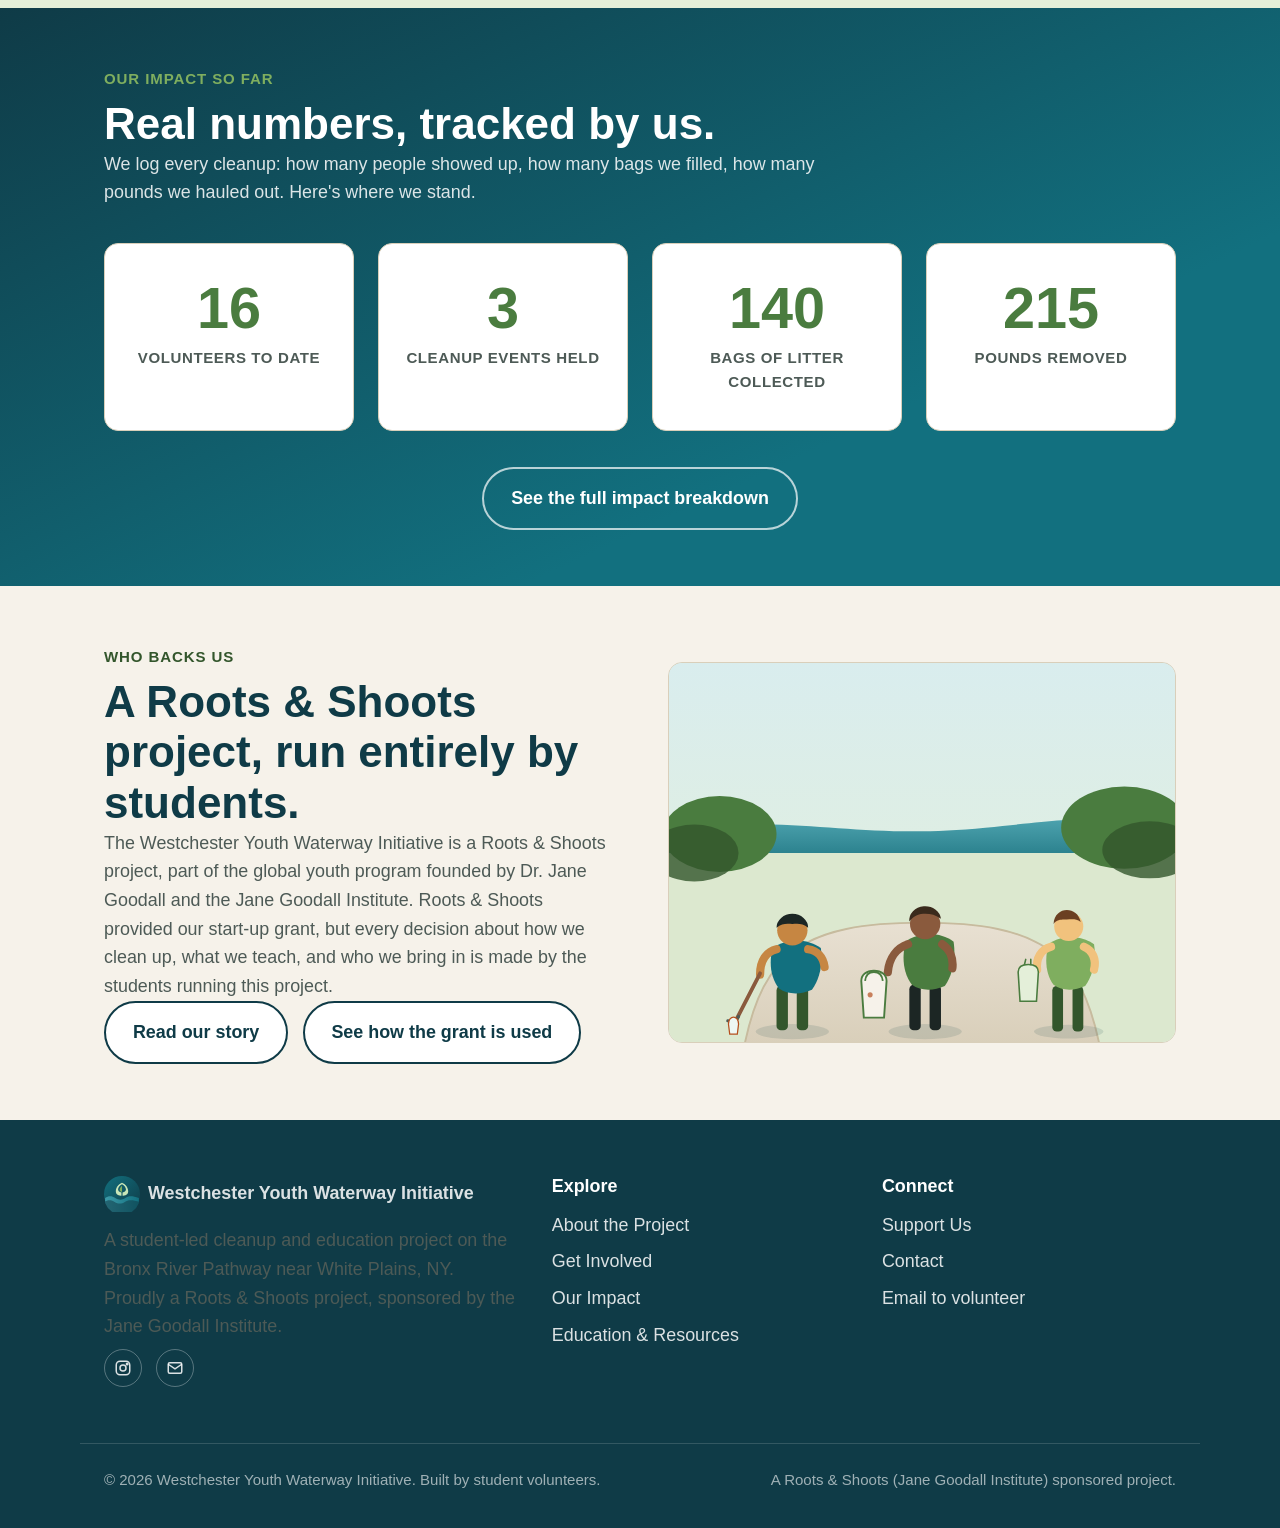
==== commit 9568c242: "Update impact stats: 16 volunteers, 3 events, 215 pounds removed Kept the Home teaser and Impact pag" ====
--- a/index.html
+++ b/index.html
@@ -99,11 +99,11 @@
       <!-- UPDATE: STATS - keep this row in sync with impact.html -->
       <div class="stat-grid">
         <div class="stat-card">
-          <div class="stat-figure">65</div>
+          <div class="stat-figure">16</div>
           <div class="stat-label">Volunteers to date</div>
         </div>
         <div class="stat-card">
-          <div class="stat-figure">9</div>
+          <div class="stat-figure">3</div>
           <div class="stat-label">Cleanup events held</div>
         </div>
         <div class="stat-card">
@@ -111,7 +111,7 @@
           <div class="stat-label">Bags of litter collected</div>
         </div>
         <div class="stat-card">
-          <div class="stat-figure">910</div>
+          <div class="stat-figure">215</div>
           <div class="stat-label">Pounds removed</div>
         </div>
       </div>
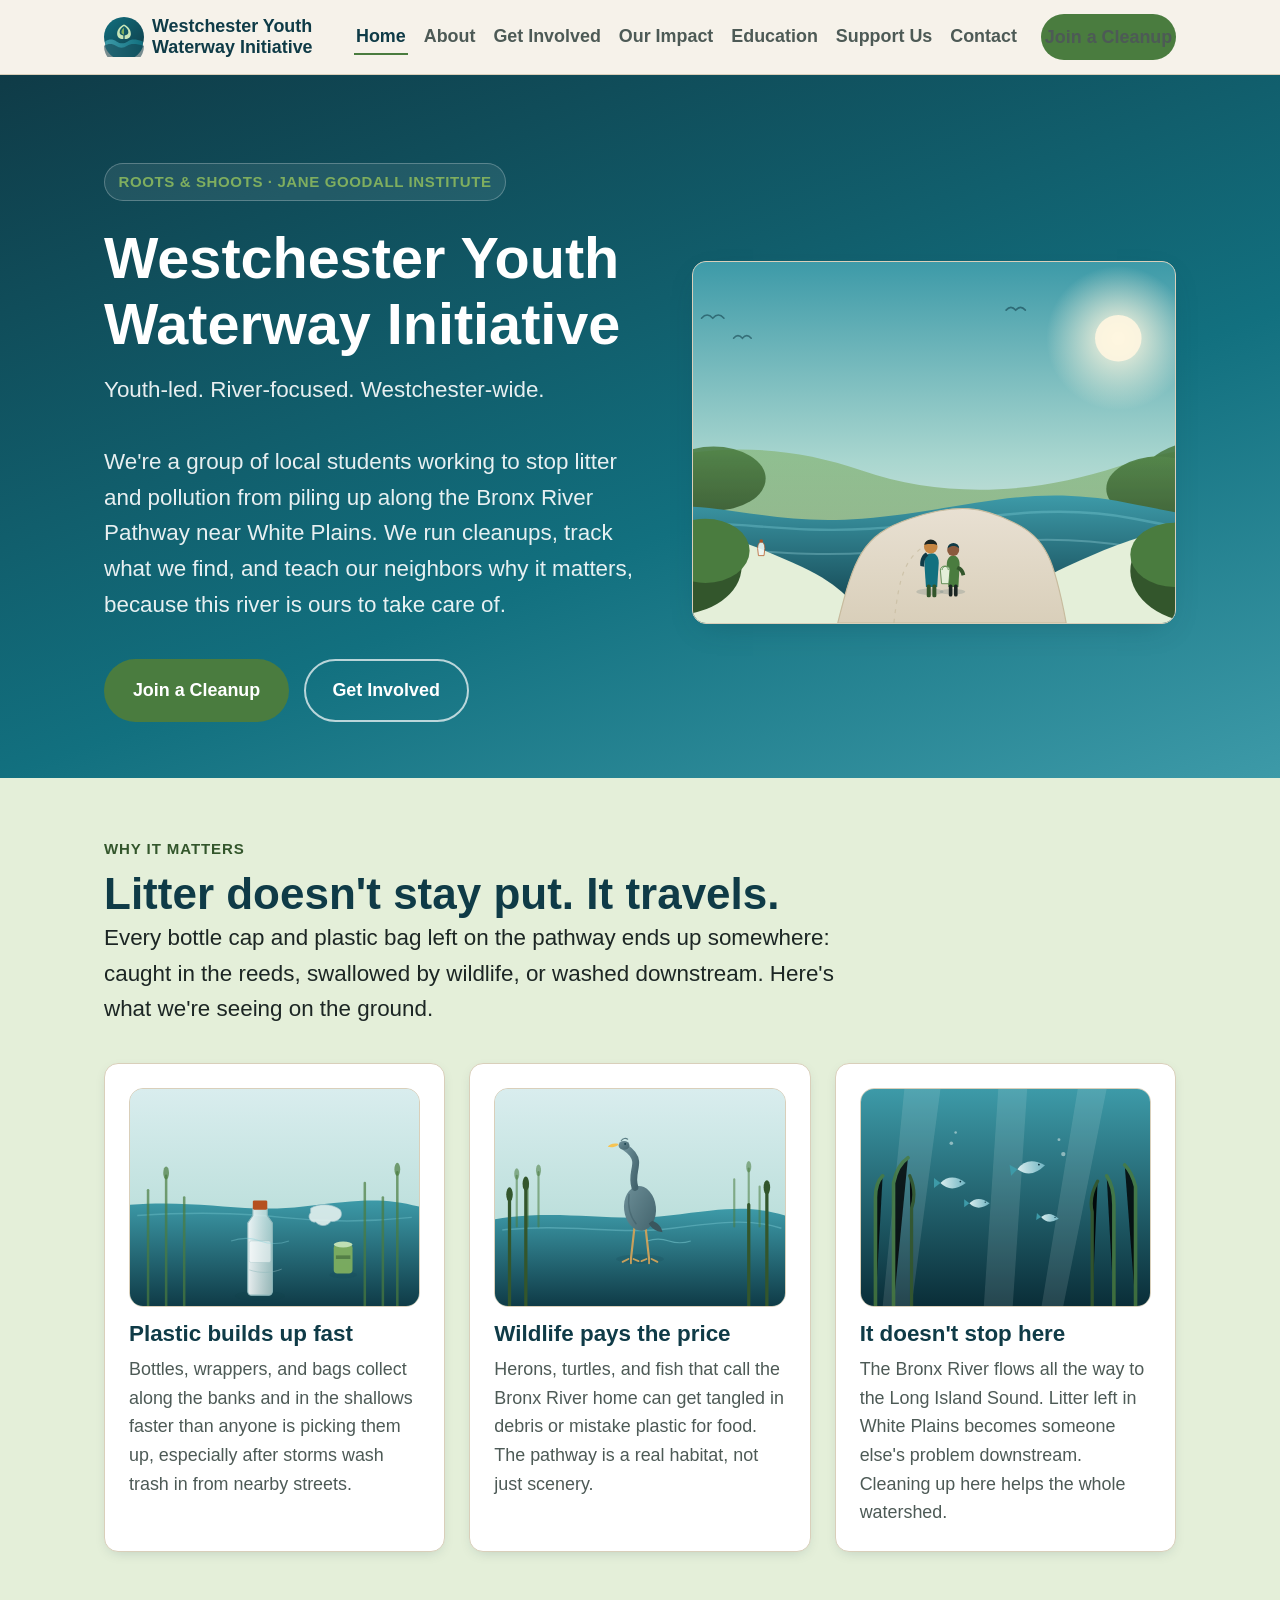
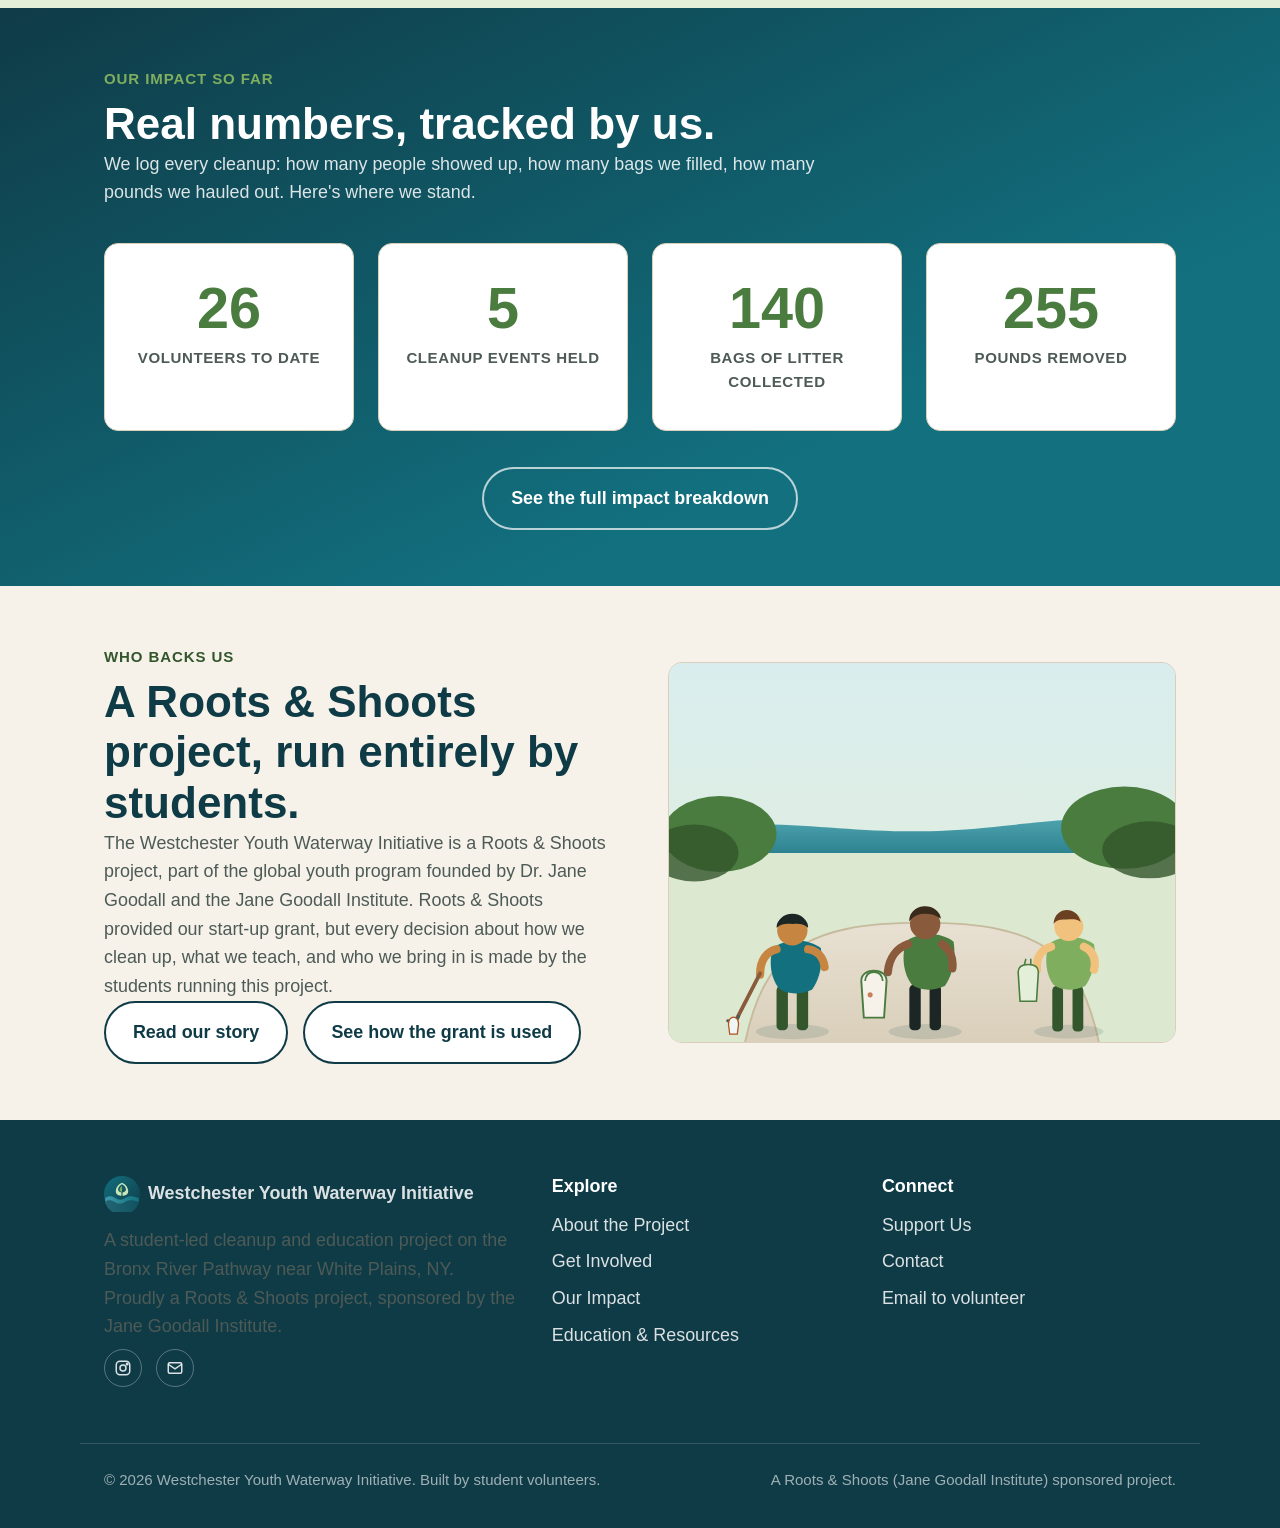
==== commit c781b608: "Update impact stats: 26 volunteers, 5 events, 255 pounds removed Co-Authored-By: Claude Sonnet 5 <no" ====
--- a/index.html
+++ b/index.html
@@ -99,11 +99,11 @@
       <!-- UPDATE: STATS - keep this row in sync with impact.html -->
       <div class="stat-grid">
         <div class="stat-card">
-          <div class="stat-figure">16</div>
+          <div class="stat-figure">26</div>
           <div class="stat-label">Volunteers to date</div>
         </div>
         <div class="stat-card">
-          <div class="stat-figure">3</div>
+          <div class="stat-figure">5</div>
           <div class="stat-label">Cleanup events held</div>
         </div>
         <div class="stat-card">
@@ -111,7 +111,7 @@
           <div class="stat-label">Bags of litter collected</div>
         </div>
         <div class="stat-card">
-          <div class="stat-figure">215</div>
+          <div class="stat-figure">255</div>
           <div class="stat-label">Pounds removed</div>
         </div>
       </div>
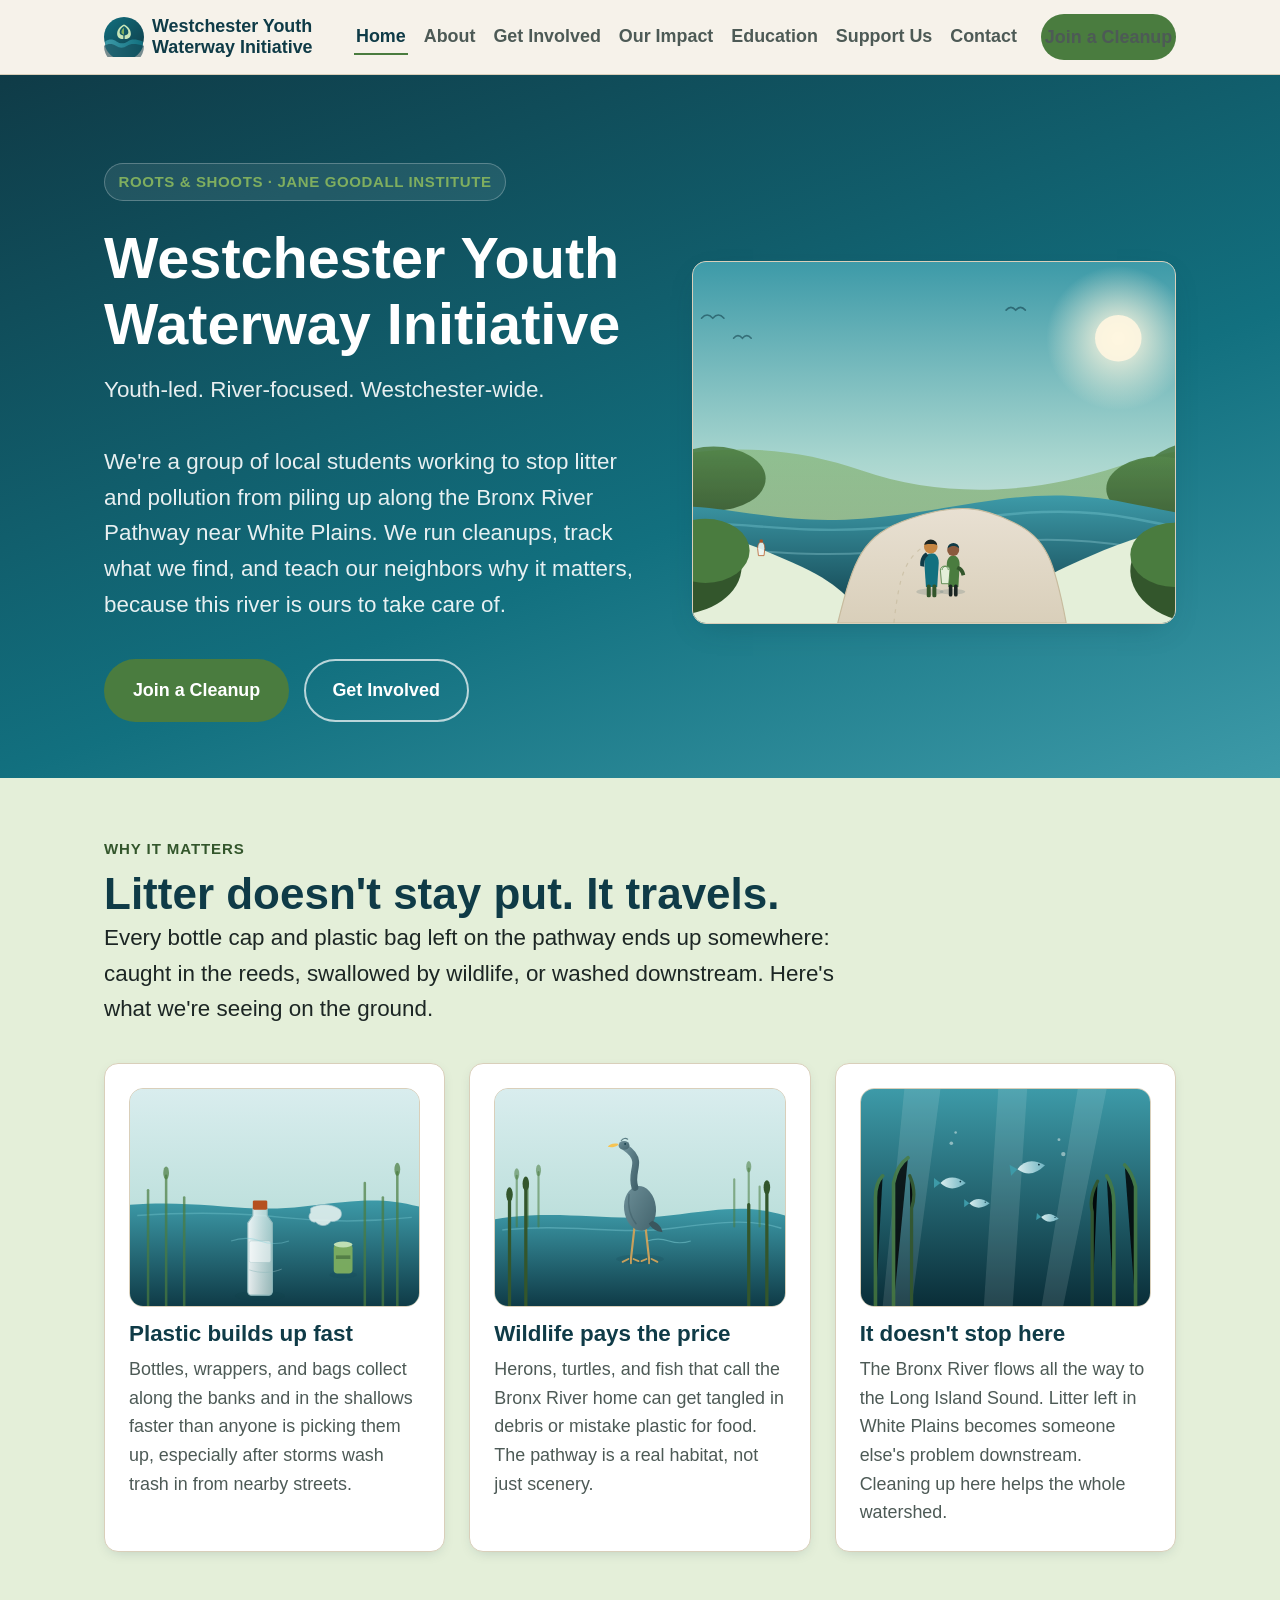
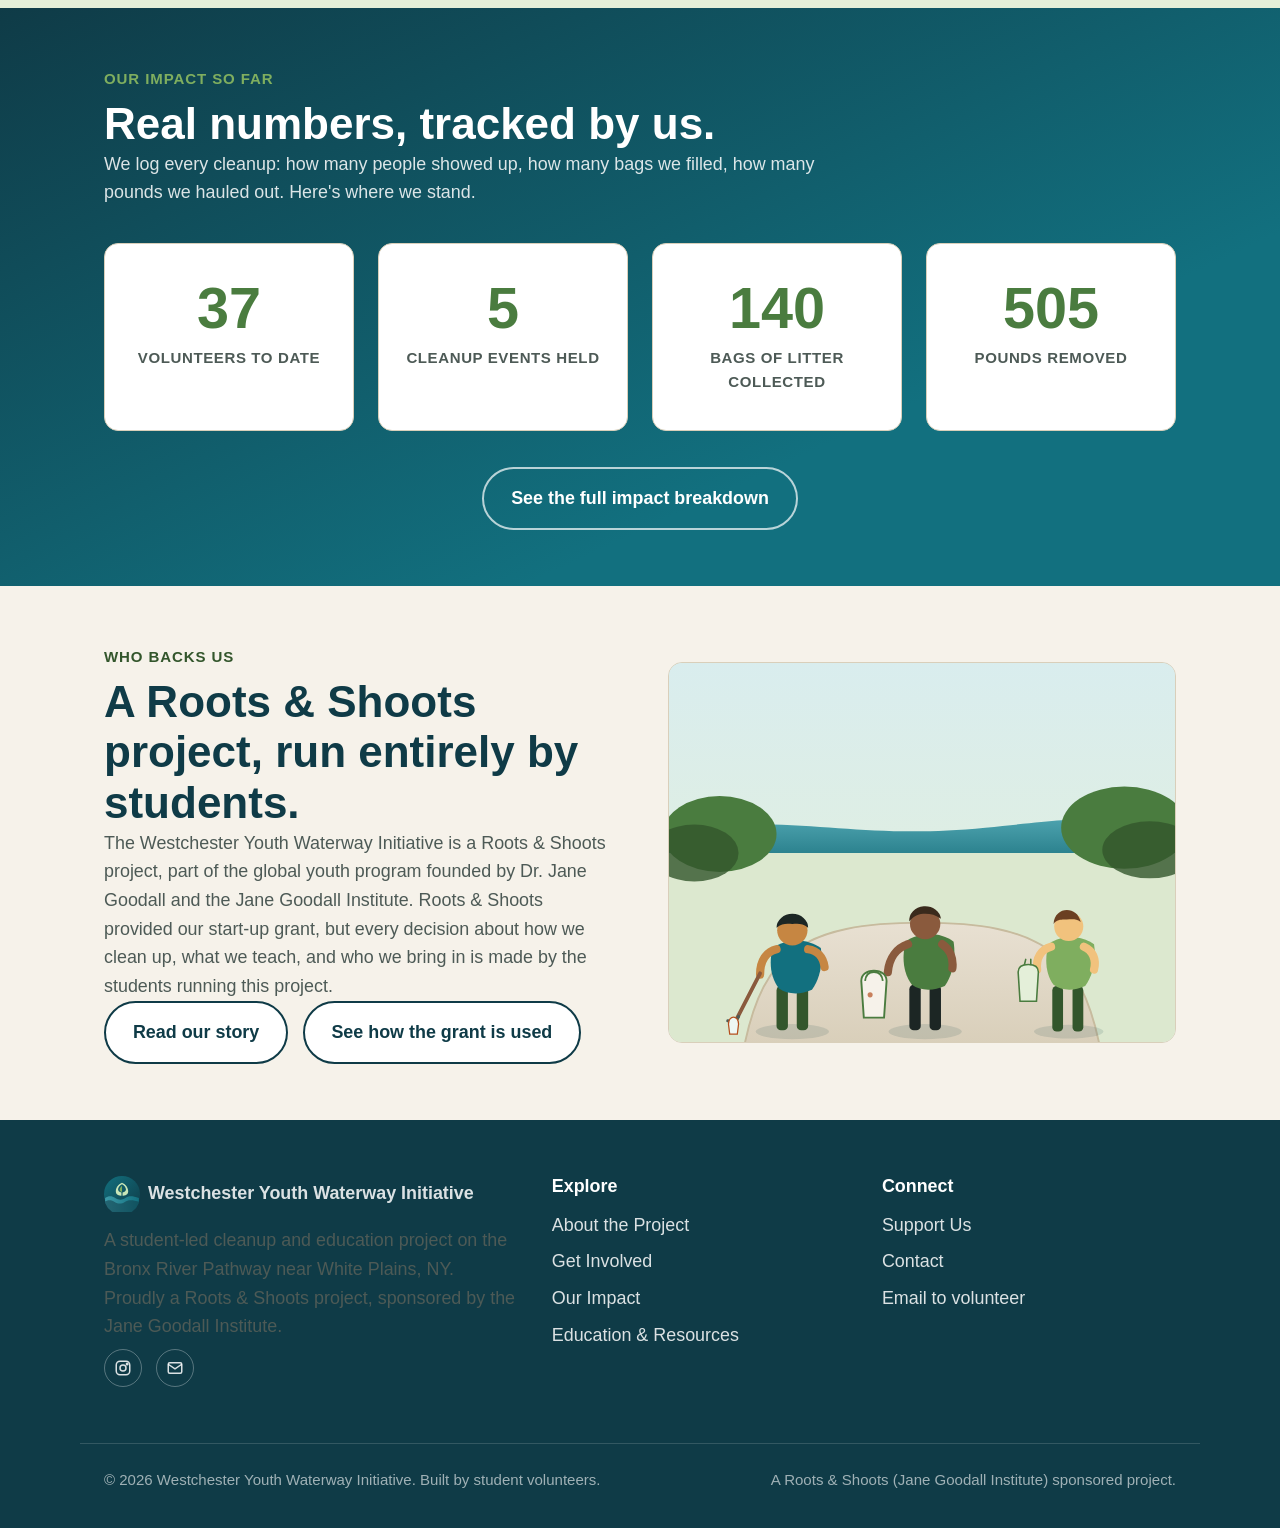
==== commit 493bf9fc: "Update impact stats: 37 volunteers, 505 pounds removed Co-Authored-By: Claude Sonnet 5 <noreply@anth" ====
--- a/index.html
+++ b/index.html
@@ -99,7 +99,7 @@
       <!-- UPDATE: STATS - keep this row in sync with impact.html -->
       <div class="stat-grid">
         <div class="stat-card">
-          <div class="stat-figure">26</div>
+          <div class="stat-figure">37</div>
           <div class="stat-label">Volunteers to date</div>
         </div>
         <div class="stat-card">
@@ -111,7 +111,7 @@
           <div class="stat-label">Bags of litter collected</div>
         </div>
         <div class="stat-card">
-          <div class="stat-figure">255</div>
+          <div class="stat-figure">505</div>
           <div class="stat-label">Pounds removed</div>
         </div>
       </div>
